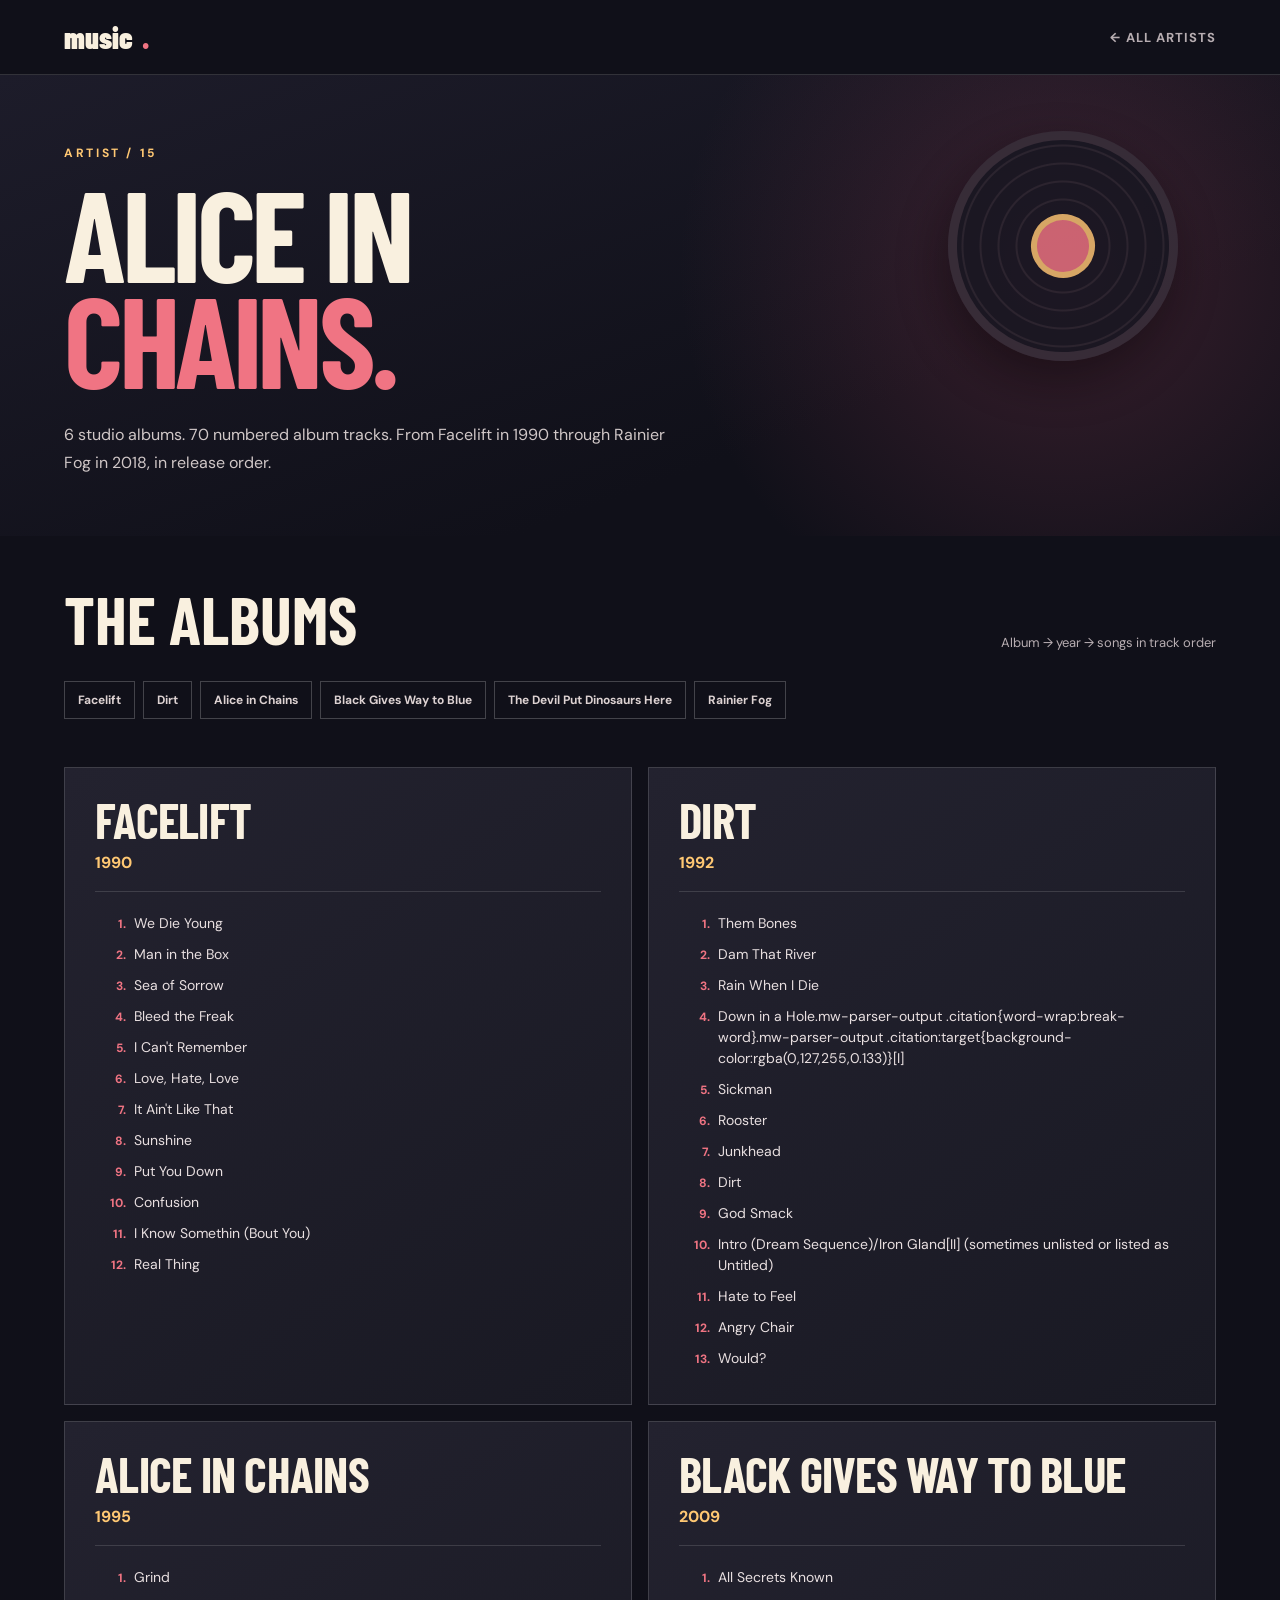
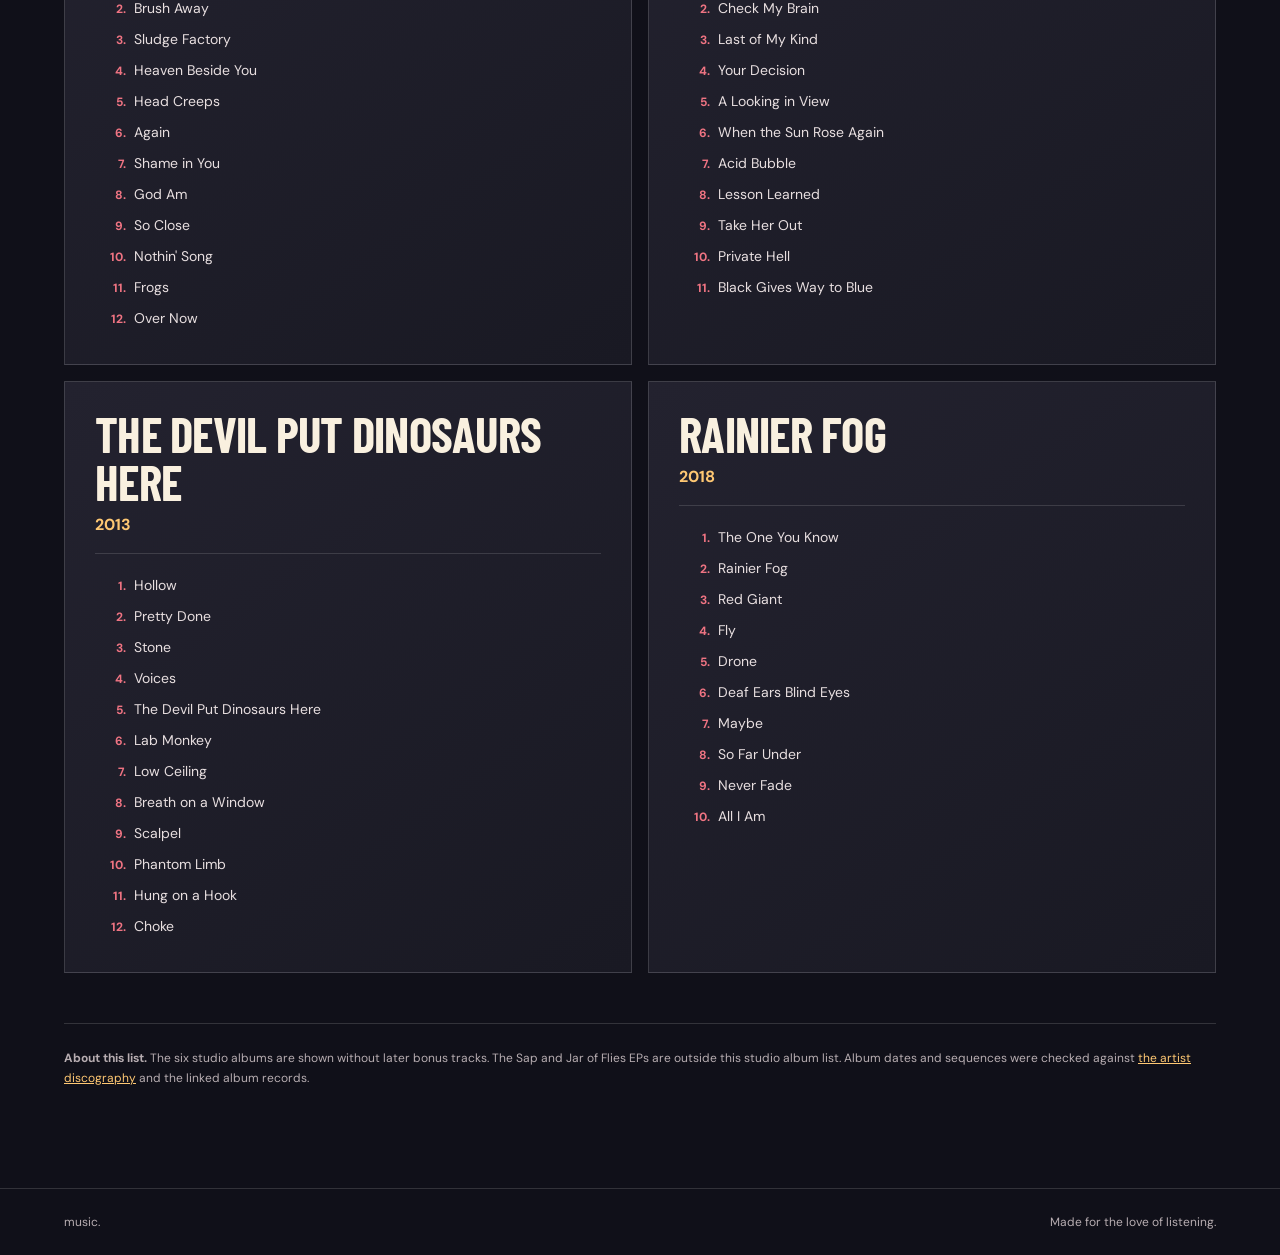
==== alice-in-chains.html @ 9c63ef95 "Add alice in chains album and track catalog" ====
<!doctype html>
<html lang="en">
<head>
  <meta charset="utf-8">
  <meta name="viewport" content="width=device-width, initial-scale=1">
  <meta name="theme-color" content="#101019">
  <meta name="description" content="Alice in Chains albums by year, with every standard album track numbered in order.">
  <title>Alice in Chains — Artist, Album, Song — music</title>
  <link rel="stylesheet" href="catalog.css">
</head>
<body>
  <div class="shell">
    <header class="masthead"><a class="brand" href="index.html">music<span>.</span></a><a class="back" href="artist-album-song.html">← All artists</a></header>
    <main>
      <section class="intro">
        <span class="record-art" aria-hidden="true"></span>
        <p class="kicker">Artist / 15</p>
        <h1>Alice in<br><em>Chains.</em></h1>
        <p class="lead">6 studio albums. 70 numbered album tracks. From Facelift in 1990 through Rainier Fog in 2018, in release order.</p>
      </section>
      <section class="content" aria-labelledby="albums-heading">
        <div class="catalog-intro"><h2 id="albums-heading">The albums</h2><p>Album → year → songs in track order</p></div>
        <nav class="album-nav" aria-label="Jump to album"><a href="#facelift">Facelift</a><a href="#dirt">Dirt</a><a href="#alice-in-chains">Alice in Chains</a><a href="#black-gives-way-to-blue">Black Gives Way to Blue</a><a href="#the-devil-put-dinosaurs-here">The Devil Put Dinosaurs Here</a><a href="#rainier-fog">Rainier Fog</a></nav>
        <div class="album-grid">
        <article class="album" id="facelift">
          <div class="album-head"><h3><a href="https://en.wikipedia.org/wiki/Facelift_(album)" aria-label="Track source for Facelift">Facelift</a></h3><span class="album-year">1990</span></div>
          <ol><li>We Die Young</li><li>Man in the Box</li><li>Sea of Sorrow</li><li>Bleed the Freak</li><li>I Can&#x27;t Remember</li><li>Love, Hate, Love</li><li>It Ain&#x27;t Like That</li><li>Sunshine</li><li>Put You Down</li><li>Confusion</li><li>I Know Somethin (Bout You)</li><li>Real Thing</li></ol>
        </article>
        <article class="album" id="dirt">
          <div class="album-head"><h3><a href="https://en.wikipedia.org/wiki/Dirt_(Alice_in_Chains_album)" aria-label="Track source for Dirt">Dirt</a></h3><span class="album-year">1992</span></div>
          <ol><li>Them Bones</li><li>Dam That River</li><li>Rain When I Die</li><li>Down in a Hole.mw-parser-output .citation{word-wrap:break-word}.mw-parser-output .citation:target{background-color:rgba(0,127,255,0.133)}[I]</li><li>Sickman</li><li>Rooster</li><li>Junkhead</li><li>Dirt</li><li>God Smack</li><li>Intro (Dream Sequence)/Iron Gland[II] (sometimes unlisted or listed as Untitled)</li><li>Hate to Feel</li><li>Angry Chair</li><li>Would?</li></ol>
        </article>
        <article class="album" id="alice-in-chains">
          <div class="album-head"><h3><a href="https://en.wikipedia.org/wiki/Alice_in_Chains_(album)" aria-label="Track source for Alice in Chains">Alice in Chains</a></h3><span class="album-year">1995</span></div>
          <ol><li>Grind</li><li>Brush Away</li><li>Sludge Factory</li><li>Heaven Beside You</li><li>Head Creeps</li><li>Again</li><li>Shame in You</li><li>God Am</li><li>So Close</li><li>Nothin&#x27; Song</li><li>Frogs</li><li>Over Now</li></ol>
        </article>
        <article class="album" id="black-gives-way-to-blue">
          <div class="album-head"><h3><a href="https://en.wikipedia.org/wiki/Black_Gives_Way_to_Blue" aria-label="Track source for Black Gives Way to Blue">Black Gives Way to Blue</a></h3><span class="album-year">2009</span></div>
          <ol><li>All Secrets Known</li><li>Check My Brain</li><li>Last of My Kind</li><li>Your Decision</li><li>A Looking in View</li><li>When the Sun Rose Again</li><li>Acid Bubble</li><li>Lesson Learned</li><li>Take Her Out</li><li>Private Hell</li><li>Black Gives Way to Blue</li></ol>
        </article>
        <article class="album" id="the-devil-put-dinosaurs-here">
          <div class="album-head"><h3><a href="https://en.wikipedia.org/wiki/The_Devil_Put_Dinosaurs_Here" aria-label="Track source for The Devil Put Dinosaurs Here">The Devil Put Dinosaurs Here</a></h3><span class="album-year">2013</span></div>
          <ol><li>Hollow</li><li>Pretty Done</li><li>Stone</li><li>Voices</li><li>The Devil Put Dinosaurs Here</li><li>Lab Monkey</li><li>Low Ceiling</li><li>Breath on a Window</li><li>Scalpel</li><li>Phantom Limb</li><li>Hung on a Hook</li><li>Choke</li></ol>
        </article>
        <article class="album" id="rainier-fog">
          <div class="album-head"><h3><a href="https://en.wikipedia.org/wiki/Rainier_Fog" aria-label="Track source for Rainier Fog">Rainier Fog</a></h3><span class="album-year">2018</span></div>
          <ol><li>The One You Know</li><li>Rainier Fog</li><li>Red Giant</li><li>Fly</li><li>Drone</li><li>Deaf Ears Blind Eyes</li><li>Maybe</li><li>So Far Under</li><li>Never Fade</li><li>All I Am</li></ol>
        </article>
        </div>
        <div class="sources"><strong>About this list.</strong> The six studio albums are shown without later bonus tracks. The Sap and Jar of Flies EPs are outside this studio album list. Album dates and sequences were checked against <a href="https://aliceinchains.com/music/">the artist discography</a> and the linked album records.</div>
      </section>
    </main>
    <footer><span>music.</span><span>Made for the love of listening.</span></footer>
  </div>
</body>
</html>
---- catalog.css ----
@import url('https://fonts.googleapis.com/css2?family=Barlow+Condensed:wght@500;600;700;800;900&family=DM+Sans:wght@400;500;600;700&display=swap');
:root { color-scheme:dark; --bg:#101019; --panel:#1c1c28; --cream:#f9f0df; --muted:#b7adb1; --gold:#ffc873; --rose:#f07483; }
* { box-sizing:border-box; }
html { scroll-behavior:smooth; }
body { margin:0; background:var(--bg); color:var(--cream); font-family:'DM Sans',Arial,sans-serif; }
a { color:inherit; }
a:focus-visible { outline:2px solid var(--gold); outline-offset:4px; }
.shell { max-width:1280px; margin:auto; min-height:100vh; }
.masthead { padding:22px clamp(22px,5vw,72px); display:flex; align-items:center; justify-content:space-between; gap:18px; border-bottom:1px solid #ffffff24; }
.brand { display:inline-flex; align-items:center; gap:9px; font-family:'Barlow Condensed',Impact,sans-serif; font-size:30px; font-weight:900; text-decoration:none; line-height:1; }
.brand span { color:var(--rose); }
.back { color:var(--muted); text-decoration:none; font-size:13px; font-weight:700; letter-spacing:.08em; text-transform:uppercase; }
.back:hover { color:var(--gold); }
.intro { padding:70px clamp(22px,5vw,72px) 60px; position:relative; overflow:hidden; background:radial-gradient(circle at 83% 42%,#893c5358,transparent 35%),linear-gradient(160deg,#1d1c2a,var(--bg) 70%); }
.kicker { color:var(--gold); font-weight:700; font-size:12px; text-transform:uppercase; letter-spacing:.22em; margin:0 0 18px; }
h1,h2,h3 { font-family:'Barlow Condensed',Impact,sans-serif; text-transform:uppercase; }
h1 { font-size:clamp(66px,10vw,136px); letter-spacing:-.035em; line-height:.83; max-width:900px; margin:0; }
h1 em { font-style:normal; color:var(--rose); }
.lead { max-width:610px; margin:30px 0 0; color:#d0c7c7; line-height:1.7; font-size:16px; }
.record-art { position:absolute; right:8%; top:56px; width:230px; aspect-ratio:1; border-radius:50%; border:9px solid #39303b; background:repeating-radial-gradient(circle at center,#161621 0 9px,#2b2630 10px 11px,#161621 12px 18px); opacity:.8; transform:rotate(16deg); box-shadow:0 20px 45px #0007; pointer-events:none; }
.record-art::before { content:""; position:absolute; inset:74px; border-radius:50%; background:var(--rose); border:6px solid var(--gold); }
.record-art::after { content:""; position:absolute; inset:110px; border-radius:50%; background:var(--cream); }
.content { padding:52px clamp(22px,5vw,72px) 100px; }
.section-label { margin:0 0 24px; color:var(--gold); font-size:12px; font-weight:700; text-transform:uppercase; letter-spacing:.2em; }
.artist-link { display:flex; justify-content:space-between; align-items:center; gap:20px; text-decoration:none; border-top:1px solid #ffffff33; border-bottom:1px solid #ffffff33; padding:27px 0; transition:padding .2s,color .2s; }
.artist-link:hover { padding-left:12px; color:var(--gold); }
.artist-link strong { font-family:'Barlow Condensed',Impact,sans-serif; font-size:clamp(38px,6vw,72px); text-transform:uppercase; line-height:1; }
.artist-link .meta { color:var(--muted); text-align:right; white-space:nowrap; font-size:13px; }
.artist-link .arrow { color:var(--rose); font-size:30px; margin-left:16px; }
.catalog-intro { display:flex; justify-content:space-between; align-items:end; gap:18px; margin-bottom:30px; }
.catalog-intro h2 { margin:0; font-size:clamp(42px,6vw,66px); line-height:.95; }
.catalog-intro p { margin:0; color:var(--muted); font-size:13px; }
.album-nav { display:flex; gap:8px; overflow:auto; padding:0 0 20px; margin-bottom:28px; scrollbar-color:var(--rose) #25232c; }
.album-nav a { flex:none; padding:10px 13px; border:1px solid #ffffff36; color:#ddd2d2; text-decoration:none; font-size:12px; font-weight:700; }
.album-nav a:hover { background:var(--rose); border-color:var(--rose); color:var(--bg); }
.album-grid { display:grid; grid-template-columns:repeat(2,minmax(0,1fr)); gap:16px; }
.album { border:1px solid #ffffff26; background:linear-gradient(145deg,#23222f,#191923); padding:28px 30px 30px; scroll-margin-top:20px; }
.album-head { border-bottom:1px solid #ffffff22; padding-bottom:18px; margin-bottom:16px; }
.album h3 { margin:0 0 8px; font-size:clamp(33px,4vw,49px); line-height:.98; letter-spacing:-.015em; }
.album h3 a { color:inherit; text-decoration:none; }
.album h3 a:hover { color:var(--gold); }
.album-year { display:block; color:var(--gold); font-size:16px; font-weight:700; }
.album ol { margin:0; padding-left:2.1em; line-height:1.5; }
.album li { padding:5px 0 5px 5px; color:#e8dfe0; font-size:14px; }
.album li::marker { color:var(--rose); font-size:12px; font-weight:700; }
.disc-label { margin:20px 0 8px; color:var(--gold); font-size:12px; font-weight:700; text-transform:uppercase; letter-spacing:.15em; }
.disc-label:first-of-type { margin-top:0; }
.sources { border-top:1px solid #ffffff25; margin-top:50px; padding-top:24px; color:var(--muted); font-size:12px; line-height:1.7; }
.sources a { color:var(--gold); }
footer { display:flex; justify-content:space-between; gap:16px; padding:25px clamp(22px,5vw,72px); border-top:1px solid #ffffff24; color:var(--muted); font-size:12px; }
@media(max-width:760px) { .album-grid { grid-template-columns:1fr; } .record-art { width:170px; top:50px; right:-55px; opacity:.28; } .record-art::before { inset:52px; } .record-art::after { inset:80px; } .artist-link .meta { white-space:normal; } }
@media(max-width:470px) { .masthead { align-items:flex-start; } .back { max-width:125px; text-align:right; line-height:1.4; } .intro { padding-top:60px; } .artist-link strong { font-size:38px; } .artist-link { align-items:flex-start; } .artist-link .meta { display:none; } .album { padding:23px; } .catalog-intro { align-items:flex-start; flex-direction:column; } }
@media(prefers-reduced-motion:reduce) { html { scroll-behavior:auto; } .artist-link { transition:none; } }
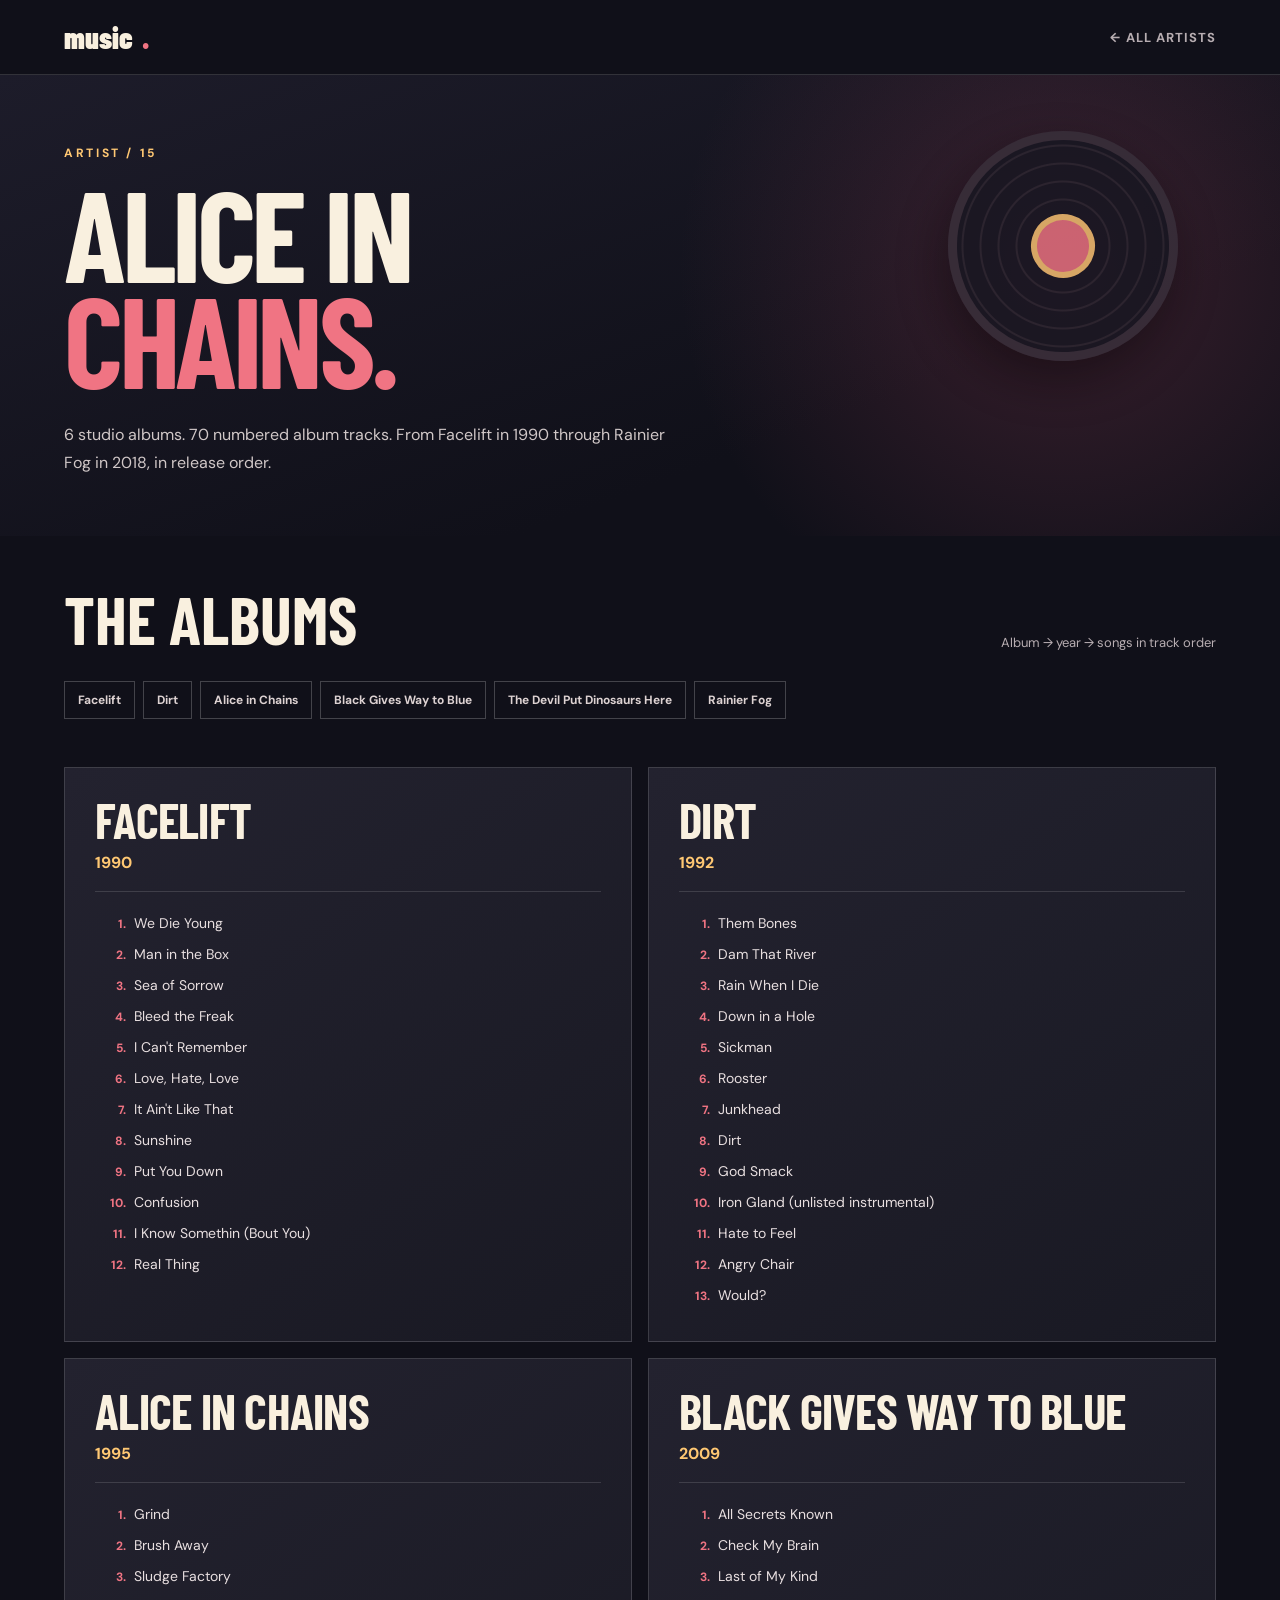
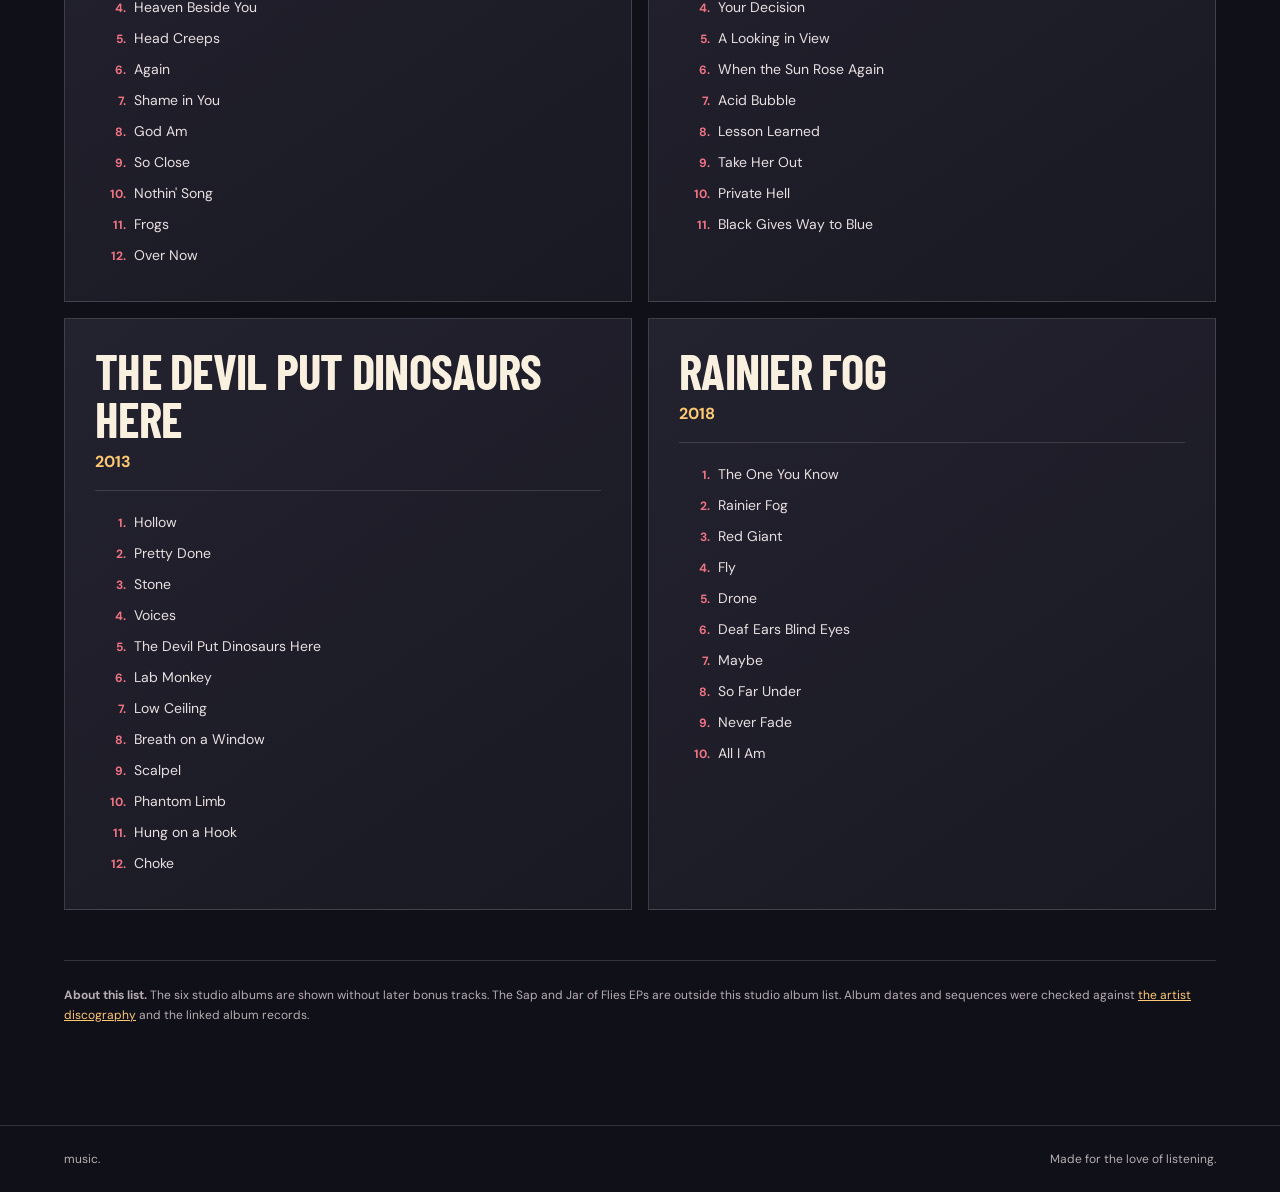
==== commit 63e4ec7e: "Clean alice-in-chains track names" ====
--- a/alice-in-chains.html
+++ b/alice-in-chains.html
@@ -28,7 +28,7 @@
         </article>
         <article class="album" id="dirt">
           <div class="album-head"><h3><a href="https://en.wikipedia.org/wiki/Dirt_(Alice_in_Chains_album)" aria-label="Track source for Dirt">Dirt</a></h3><span class="album-year">1992</span></div>
-          <ol><li>Them Bones</li><li>Dam That River</li><li>Rain When I Die</li><li>Down in a Hole.mw-parser-output .citation{word-wrap:break-word}.mw-parser-output .citation:target{background-color:rgba(0,127,255,0.133)}[I]</li><li>Sickman</li><li>Rooster</li><li>Junkhead</li><li>Dirt</li><li>God Smack</li><li>Intro (Dream Sequence)/Iron Gland[II] (sometimes unlisted or listed as Untitled)</li><li>Hate to Feel</li><li>Angry Chair</li><li>Would?</li></ol>
+          <ol><li>Them Bones</li><li>Dam That River</li><li>Rain When I Die</li><li>Down in a Hole</li><li>Sickman</li><li>Rooster</li><li>Junkhead</li><li>Dirt</li><li>God Smack</li><li>Iron Gland (unlisted instrumental)</li><li>Hate to Feel</li><li>Angry Chair</li><li>Would?</li></ol>
         </article>
         <article class="album" id="alice-in-chains">
           <div class="album-head"><h3><a href="https://en.wikipedia.org/wiki/Alice_in_Chains_(album)" aria-label="Track source for Alice in Chains">Alice in Chains</a></h3><span class="album-year">1995</span></div>
